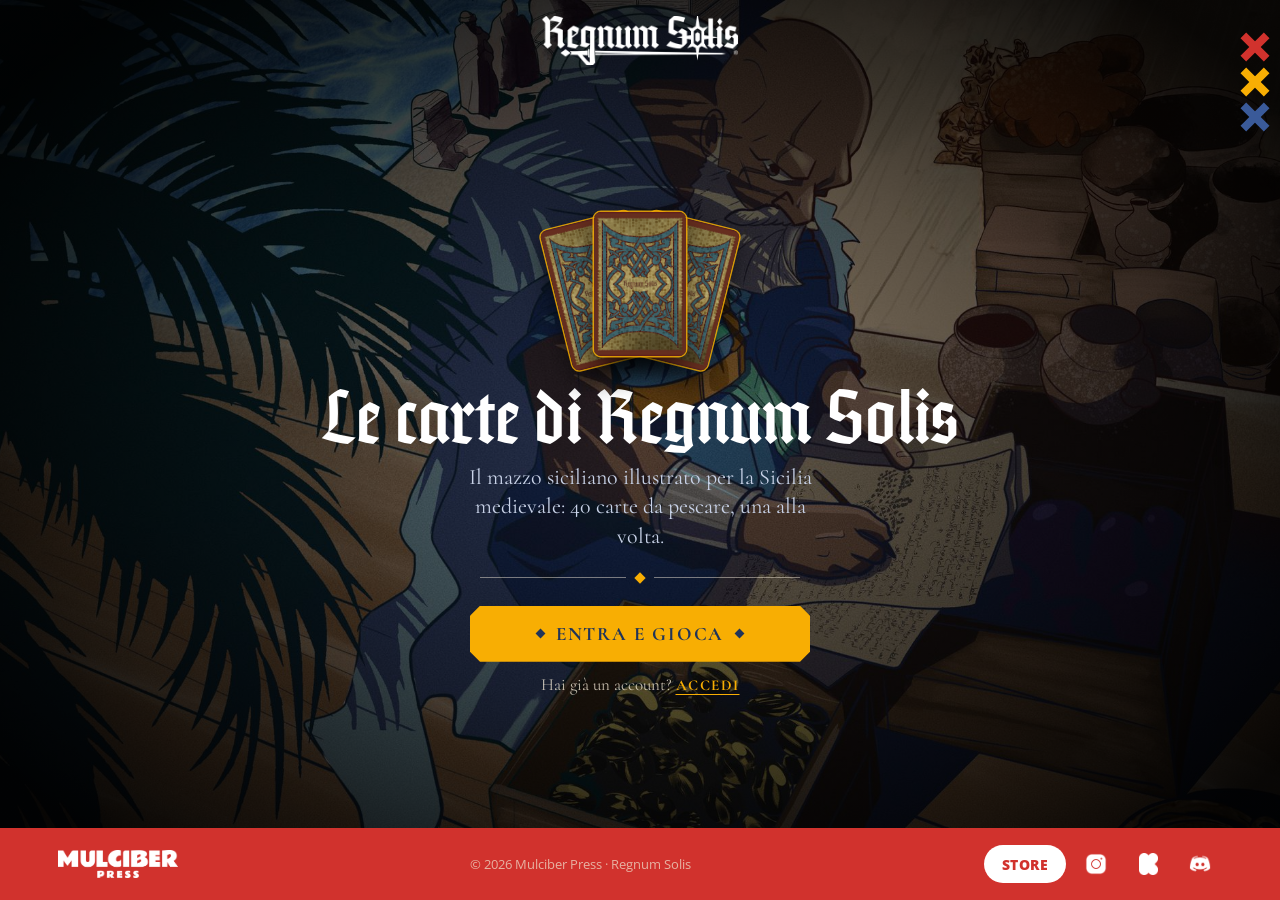
==== index.html @ e693a26f "Ingresso: intro con "Entra e gioca" prima della scheda, titolo "Le carte di Regnum Solis", via colon" ====
<!doctype html>
<html lang="it">
<head>
  <meta charset="utf-8">
  <meta name="viewport" content="width=device-width, initial-scale=1, viewport-fit=cover">
  <meta name="theme-color" content="#0E0A07">
  <meta name="description" content="Le carte di Regnum Solis: pesca dal mazzo siciliano illustrato per la Sicilia medievale.">
  <title>Le carte di Regnum Solis</title>
  <link rel="icon" type="image/png" href="./assets/brand/favicon.png">
  <link rel="apple-touch-icon" href="./assets/brand/favicon.png">
  <link rel="preconnect" href="https://fonts.googleapis.com">
  <link rel="preconnect" href="https://fonts.gstatic.com" crossorigin>
  <link href="https://fonts.googleapis.com/css2?family=Cormorant:ital,wght@0,400;0,500;0,600;1,400;1,500&family=Cormorant+SC:wght@500;600;700&family=Open+Sans:wght@400;600;800&display=swap" rel="stylesheet">
  <link rel="preload" as="font" type="font/woff2" href="./assets/fonts/sachsenwald-regular.woff2" crossorigin>
  <link rel="stylesheet" href="./style.css?v=18">
  <link rel="stylesheet" href="./landing.css?v=18">
  <script src="./config.js?v=18"></script>
  <script>
    // Già dentro? Vai dritto alle carte
    (function () {
      try {
        var s = JSON.parse(localStorage.getItem("rs_sessione") || sessionStorage.getItem("rs_sessione") || "null");
        var g = (window.RS_CONFIG && RS_CONFIG.SESSIONE_GIORNI) || 30;
        if (s && s.token && s.email && Date.now() - (s.at || 0) < g * 864e5) location.replace("./carte.html");
      } catch (e) {}
    })();
  </script>
</head>
<body class="landing">
  <svg class="xx" viewBox="0 0 90 300" aria-hidden="true"><path d="M10 10l70 70M80 10L10 80" stroke="#D1322D"/><path d="M10 115l70 70M80 115l-70 70" stroke="#F8AE03"/><path d="M10 220l70 70M80 220l-70 70" stroke="#3A5A99"/></svg>

  <main class="lp">
    <img class="lp-logo" src="./assets/brand/regnum-solis-bianco.png" alt="Regnum Solis" width="900" height="224">

    <section class="intro" id="intro" aria-labelledby="lpTitle">
      <span class="intro-cards" aria-hidden="true">
        <img src="./assets/cards/retro.png" alt="" width="456" height="712">
        <img src="./assets/cards/retro.png" alt="" width="456" height="712">
        <img src="./assets/cards/retro.png" alt="" width="456" height="712">
      </span>
      <h1 class="lp-title" id="lpTitle">Le carte di Regnum Solis</h1>
      <p class="intro-sub">Il mazzo siciliano illustrato per la Sicilia medievale: 40 carte da pescare, una alla volta.</p>
      <div class="divider" aria-hidden="true"><span></span><i></i><span></span></div>
      <button class="btn btn--primary intro-cta" id="playBtn" type="button" aria-controls="sheet" aria-expanded="false"><i aria-hidden="true"></i>Entra e gioca<i aria-hidden="true"></i></button>
      <p class="lp-switch">Hai già un account? <button type="button" id="introLogin">Accedi</button></p>
    </section>

    <section class="sheet" id="sheet" aria-label="Registrazione e accesso" hidden>
      <div class="sheet-crown" aria-hidden="true">
        <span class="crown-cards">
          <img src="./assets/cards/retro.png" alt="" width="456" height="712">
          <img src="./assets/cards/retro.png" alt="" width="456" height="712">
          <img src="./assets/cards/retro.png" alt="" width="456" height="712">
        </span>
      </div>

      <div class="sheet-body">
        <button class="sheet-back" id="backBtn" type="button">← Indietro</button>

        <div class="tabs" role="tablist" aria-label="Tipo di accesso">
          <button class="tab" id="tabReg" type="button" role="tab" aria-selected="true" aria-controls="authForm">Registrati</button>
          <button class="tab" id="tabLog" type="button" role="tab" aria-selected="false" aria-controls="authForm">Accedi</button>
        </div>

        <form class="auth" id="authForm" role="tabpanel" aria-labelledby="tabReg" novalidate>
          <p class="lp-sub" id="lpSub"></p>
          <div class="field">
            <label for="email">Email</label>
            <input id="email" name="email" type="email" inputmode="email" autocomplete="email" autocapitalize="off" spellcheck="false" required aria-describedby="emailErr">
            <p class="field-err" id="emailErr" aria-live="polite"></p>
          </div>

          <div class="field">
            <label for="password">Password</label>
            <div class="pw">
              <input id="password" name="password" type="password" autocomplete="new-password" minlength="8" required aria-describedby="pwHint pwErr">
              <button class="pw-toggle" id="pwToggle" type="button" aria-pressed="false" aria-controls="password">Mostra</button>
            </div>
            <p class="field-hint" id="pwHint">Almeno 8 caratteri</p>
            <p class="field-err" id="pwErr" aria-live="polite"></p>
          </div>

          <label class="check" id="newsletterRow">
            <input type="checkbox" id="newsletter" name="newsletter">
            <span class="check-box" aria-hidden="true"></span>
            <span class="check-text">Iscrivimi alla mailing list di Regnum Solis: novità, uscite ed eventi. Puoi disiscriverti quando vuoi.</span>
          </label>

          <p class="form-msg" id="formMsg" role="alert"></p>

          <button class="btn btn--primary" id="submitBtn" type="submit"><i aria-hidden="true"></i><span id="submitLabel">Registrati</span><i aria-hidden="true"></i></button>

          <p class="lp-switch"><span id="switchText">Hai già un account?</span> <button type="button" id="switchBtn">Accedi</button></p>
          <p class="lp-privacy">Usiamo la tua email per l'accesso e, solo se lo scegli, per la mailing list.</p>
        </form>
      </div>
    </section>
  </main>

  <footer class="site-footer">
    <div class="sf-inner">
      <a class="sf-brand" href="https://mulciber-games.sumupstore.com/pagina/chi-siamo" target="_blank" rel="noopener">
        <img src="./assets/brand/mulciber-press.png" alt="Mulciber Press" width="600" height="138">
      </a>
      <nav class="sf-links" aria-label="Canali Mulciber Press">
        <a class="sf-store" href="https://mulciber-games.sumupstore.com/" target="_blank" rel="noopener">Store</a>
        <a class="sf-icon" href="https://instagram.com/regnumsolis" target="_blank" rel="noopener" aria-label="Instagram" title="Instagram"><img src="./assets/brand/instagram.png" alt="" width="100" height="100"></a>
        <a class="sf-icon" href="https://www.kickstarter.com/projects/mulcibergames/regnum-solis-la-sicilia-medievale-in-gdr" target="_blank" rel="noopener" aria-label="Kickstarter" title="Kickstarter"><img src="./assets/brand/kickstarter.png" alt="" width="89" height="100"></a>
        <a class="sf-icon" href="https://discord.gg/AQD8jS86pF" target="_blank" rel="noopener" aria-label="Discord" title="Discord"><img src="./assets/brand/discord.png" alt="" width="100" height="100"></a>
      </nav>
      <p class="sf-copy">© 2026 Mulciber Press · Regnum Solis</p>
    </div>
  </footer>

  <script src="./auth.js?v=18" defer></script>
</body>
</html>
---- style.css ----
/* Regnum Solis · Il Mazzo Siciliano — mobile-first */
@font-face { font-family: "Sachsenwald"; src: url("./assets/fonts/sachsenwald-regular.woff2") format("woff2"); font-weight: 400; font-display: swap; }
@font-face { font-family: "Sachsenwald"; src: url("./assets/fonts/sachsenwald-light.woff2") format("woff2"); font-weight: 300; font-display: swap; }
:root {
  --notte: #16130D;
  /* tricromia Mulciber: blu, rosso, giallo */
  --blu: #203459;
  --rosso: #D1322D;
  --giallo: #F8AE03;
  --sfondo: var(--blu);
  --sfondo-scuro: #142240;
  --crepuscolo: #2A2416;
  --terra: #3D3821;
  --oro: #D2B262;
  --oro-scuro: #8E733E;
  --acqua: #86AB9E;
  --acqua-scura: #2D7674;
  --sangue: #CF5145;
  --bruno: #592D1C;
  --pergamena: #FFFFFF;
  --nebbia: #C9D3E8;

  /* colori dei semi, ripresi dalle carte */
  --coppe: #FF5A4E;
  --denari: #F8AE03;
  --spade: #18A4A9;
  --bastoni: #F27A3D;
  --footer: var(--rosso);
  --ombra: rgba(18,13,8,.76);
  --chip-bg: rgba(12,9,6,.6);

  --f-title: "Sachsenwald", "Cormorant SC", Georgia, serif;
  --f-display: "Cormorant SC", "Cormorant", Georgia, serif;
  --f-body: "Cormorant", Georgia, serif;
  --f-ui: "Open Sans", system-ui, sans-serif;

  --chamfer: 10px;
  --radius-card: 14px;
  --flip-ms: 700ms;
  --gutter: 20px;
}

*, *::before, *::after { box-sizing: border-box; }
html, body { height: 100%; }
body {
  margin: 0;
  height: 100vh; height: 100dvh;
  display: grid; grid-template-rows: minmax(0, 1fr) auto;
  background: #15110C url("./assets/brand/mappa-sicilia-m.jpg") center / cover no-repeat;
  color: var(--pergamena);
  font-family: var(--f-body);
  -webkit-font-smoothing: antialiased;
  -webkit-tap-highlight-color: transparent;
  overflow: hidden;
}
img { display: block; max-width: 100%; }
button { font: inherit; color: inherit; background: none; border: 0; padding: 0; cursor: pointer; }
:focus-visible { outline: 2px solid var(--acqua); outline-offset: 4px; }

/* Background: mappa della Sicilia in ombra + vignetta */
@media (min-width: 700px) { body { background-image: url("./assets/brand/mappa-sicilia.jpg"); } }
body::before, body::after { content: ""; position: fixed; inset: 0; pointer-events: none; z-index: 0; }
body::before { background: var(--ombra); }
body::after {
  background: radial-gradient(120% 80% at 50% 45%, rgba(0,0,0,0) 35%, rgba(0,0,0,.55) 100%);
}

/* ---------- Layout (mobile) ---------- */
.app {
  position: relative; z-index: 1;
  min-height: 0; width: 100%;
  display: grid;
  grid-template-rows: auto minmax(0, 1fr);
  gap: 12px;
  padding: max(16px, env(safe-area-inset-top)) var(--gutter) 14px;
  max-width: 520px; margin: 0 auto;
}

.topbar { display: flex; flex-direction: column; align-items: center; gap: 6px; }
/* Tre X tricolori a filo del bordo destro */
.xx {
  position: fixed; z-index: 2; right: 6px; top: max(18px, env(safe-area-inset-top));
  width: 20px; height: auto;
  fill: none; stroke-width: 24; stroke-linecap: butt; pointer-events: none;
}
.logo-rs { width: min(210px, 56vw); height: auto; }
.kicker {
  margin: 0; font-family: var(--f-display); font-weight: 600; font-size: 13px; letter-spacing: .16em;
  text-transform: uppercase; color: var(--acqua); text-align: center;
}

.table {
  min-height: 0;
  display: grid;
  grid-template-rows: minmax(0, 1fr) auto auto;
  grid-template-areas: "stage" "panel" "actions";
  gap: 12px;
}
.deck { display: none; grid-area: deck; }
.stage { grid-area: stage; min-height: 0; min-width: 0; display: flex; align-items: center; justify-content: center; container-type: size; position: relative; }
.flip { position: relative; z-index: 1; }
.panel { grid-area: panel; text-align: center; min-width: 0; }
.actions { grid-area: actions; display: grid; gap: 10px; }

/* ---------- Card flip ---------- */
.flip {
  --flip-max: 282px;
  width: min(100cqw, 100cqh * 57 / 89, var(--flip-max));
  aspect-ratio: 57 / 89;
  perspective: 1400px;
  border-radius: var(--radius-card);
}
.flip-inner {
  position: relative; display: block; width: 100%; height: 100%;
  transform-style: preserve-3d;
  transition: transform var(--flip-ms) cubic-bezier(.3,.7,.2,1.05);
}
.flip.is-flipped .flip-inner { transform: rotateY(180deg); }
.flip.is-lifting { animation: lift var(--flip-ms) ease-out; }
@keyframes lift { 0%,100% { transform: translateY(0) scale(1); } 45% { transform: translateY(-10px) scale(1.04); } }

.face {
  position: absolute; inset: 0; display: block;
  border-radius: var(--radius-card); overflow: hidden;
  backface-visibility: hidden; -webkit-backface-visibility: hidden;
  background: var(--bruno);
  box-shadow:
    0 18px 40px -6px rgba(0,0,0,.55),
    0 0 28px rgba(248,174,3,.18);
}
.face img { width: 100%; height: 100%; object-fit: cover; }
.face::after { content: ""; position: absolute; inset: 0; border-radius: inherit; pointer-events: none; box-shadow: inset 0 0 0 1.5px rgba(248,174,3,.85); }
.face--front { transform: rotateY(180deg); background: #fff; }

.flip.is-shuffling, .deck-stack.is-shuffling { animation: riffle 620ms ease-in-out; }
@keyframes riffle {
  0%,100% { transform: translateX(0) rotate(0); }
  20% { transform: translateX(-10px) rotate(-3deg); }
  40% { transform: translateX(9px) rotate(2.5deg); }
  60% { transform: translateX(-6px) rotate(-1.5deg); }
  80% { transform: translateX(4px) rotate(1deg); }
}

/* ---------- Panel ---------- */
.panel-kicker, .panel-tip { display: none; }
.divider { display: flex; align-items: center; gap: 10px; width: min(240px, 70%); margin: 0 auto 4px; }
.divider span { flex: 1; height: 1px; background: rgba(255,244,226,.45); }
.divider i { width: 8px; height: 8px; background: var(--giallo); transform: rotate(45deg); }
.card-name {
  margin: 0; font-family: var(--f-title); font-weight: 400;
  font-size: clamp(28px, 8.4vw, 36px); line-height: 1.1; color: var(--pergamena);
}
.card-meta { margin: 2px 0 0; font-style: italic; font-size: 18px; color: var(--nebbia); }
.card-name.is-new, .card-meta.is-new { animation: fadeUp 420ms ease-out both; }
@keyframes fadeUp { from { opacity: 0; transform: translateY(6px); } to { opacity: 1; transform: none; } }

.history { margin-top: 10px; }
.history-label {
  margin: 0 0 6px; font-family: var(--f-display); font-weight: 600; font-size: 13px; letter-spacing: .14em;
  text-transform: uppercase; color: rgba(255,244,226,.8);
}
.chips {
  list-style: none; margin: 0; padding: 0;
  display: flex; gap: 6px; justify-content: center; flex-wrap: nowrap; overflow: hidden;
  min-height: 30px;
}
.chip {
  --seme: var(--pergamena);
  flex: none; display: inline-flex; align-items: center; gap: 8px;
  padding: 4px 10px 4px 8px; border-radius: 6px;
  background: var(--chip-bg);
  white-space: nowrap; animation: fadeUp 300ms ease-out both;
}
.chip::before { content: ""; width: 6px; height: 6px; border-radius: 50%; background: var(--seme); flex: none; }
.chip--coppe   { --seme: var(--coppe); }
.chip--denari  { --seme: var(--denari); }
.chip--spade   { --seme: var(--spade); }
.chip--bastoni { --seme: var(--bastoni); }
.chip b { font-family: var(--f-display); font-weight: 700; font-size: 15px; text-transform: uppercase; color: var(--pergamena); }
.chip em { font-size: 16px; color: rgba(255,244,226,.85); }
.chips li:nth-child(n+4) { display: none; }
.chips-empty { font-style: italic; font-size: 16px; color: rgba(255,244,226,.7); align-self: center; }

/* ---------- Buttons (chamfered, Daggerheart-like) ---------- */
.btn {
  --cut: var(--chamfer);
  position: relative; isolation: isolate;
  display: flex; align-items: center; justify-content: center; gap: 12px;
  width: 100%; min-height: 56px; padding: 0 24px;
  font-family: var(--f-display); font-weight: 700; font-size: 19px; letter-spacing: .1em; text-transform: uppercase;
  clip-path: polygon(var(--cut) 0, calc(100% - var(--cut)) 0, 100% var(--cut), 100% calc(100% - var(--cut)), calc(100% - var(--cut)) 100%, var(--cut) 100%, 0 calc(100% - var(--cut)), 0 var(--cut));
  transition: transform 120ms ease, filter 160ms ease;
  touch-action: manipulation;
}
.btn i { width: 7px; height: 7px; background: currentColor; transform: rotate(45deg); flex: none; }
.btn:active { transform: translateY(1px) scale(.99); }
.btn--primary { background: var(--giallo); color: var(--blu); }
.btn--secondary { min-height: 48px; font-size: 17px; color: #fff; background: var(--rosso); }
.btn--secondary::before {
  content: ""; position: absolute; inset: 1.5px; z-index: -1;
  background: var(--rosso);
  clip-path: polygon(var(--cut) 0, calc(100% - var(--cut)) 0, 100% var(--cut), 100% calc(100% - var(--cut)), calc(100% - var(--cut)) 100%, var(--cut) 100%, 0 calc(100% - var(--cut)), 0 var(--cut));
  transition: background 160ms ease;
}
@media (hover: hover) {
  .btn--primary:hover { filter: brightness(1.07); }
  .btn--secondary:hover::before { background: #B82A26; }
  /* Inclinazione 3D che segue il mouse (impostata da app.js) */
  .flip, .deck-stack {
    transform: perspective(900px) rotateX(var(--rx, 0deg)) rotateY(var(--ry, 0deg)) translateY(var(--ty, 0px));
    transition: transform 380ms cubic-bezier(.2,.8,.2,1);
  }
  .is-tilting { transition-duration: 90ms; }
}
.btn[disabled] { opacity: .7; cursor: progress; }
.btn.is-empty { opacity: .45; cursor: not-allowed; }
.deck-stack.is-empty { opacity: .3; cursor: not-allowed; }
.deck-stack.is-empty .deck-card { transform: none !important; }

/* ---------- Footer ---------- */
.site-footer {
  position: relative; z-index: 1;
  background: var(--footer);
  color: var(--pergamena);
  padding: 10px var(--gutter) max(10px, env(safe-area-inset-bottom));
}
.sf-inner { max-width: 1440px; margin: 0 auto; display: flex; align-items: center; justify-content: space-between; gap: 12px; }
.sf-brand img { width: 92px; height: auto; }
.sf-links { display: flex; align-items: center; gap: 8px; }
.sf-links a { display: inline-flex; align-items: center; justify-content: center; text-decoration: none; transition: background 160ms ease, opacity 160ms ease; }
.sf-icon { width: 44px; height: 44px; border-radius: 50%; }
.sf-icon img { width: 22px; height: 22px; object-fit: contain; }
.sf-icon:hover { background: rgba(255,255,255,.12); }
.sf-links a[hidden] { display: none; }
.sf-store {
  height: 38px; padding: 0 18px; border-radius: 999px;
  font-family: var(--f-ui); font-weight: 800; font-size: 14px; letter-spacing: .04em; text-transform: uppercase;
  color: var(--footer); background: var(--pergamena);
}
.sf-store:hover { background: #fff; }
.sf-exit {
  height: 38px; padding: 0 14px; border-radius: 999px;
  font-family: var(--f-ui); font-weight: 800; font-size: 14px; letter-spacing: .04em; text-transform: uppercase;
  color: #fff; box-shadow: inset 0 0 0 2px rgba(255,255,255,.85);
}
.sf-exit:hover { background: rgba(255,255,255,.14); }
.sf-copy { display: none; margin: 0; font-family: var(--f-ui); font-size: 13px; color: rgba(241,232,212,.7); }

/* Very short phones: tighten */
@media (max-height: 680px) {
  .app { gap: 6px; }
  .logo-rs { width: 160px; }
  .table { gap: 8px; }
  .history { margin-top: 6px; }
  .btn { min-height: 50px; }
  .btn--secondary { min-height: 42px; }
  .site-footer { padding-top: 6px; padding-bottom: max(6px, env(safe-area-inset-bottom)); }
  .sf-icon { width: 38px; height: 38px; }
  .sf-store { height: 34px; }
}

/* Tablet in verticale */
@media (min-width: 600px) and (max-width: 959px) and (min-height: 760px) {
  .app { max-width: 640px; }
  .flip { --flip-max: 420px; }
  .logo-rs { width: 240px; }
}

/* ---------- Phone in landscape ---------- */
@media (orientation: landscape) and (max-height: 520px) and (max-width: 959px) {
  .app { max-width: 900px; grid-template-rows: auto minmax(0, 1fr); gap: 8px; padding-top: max(10px, env(safe-area-inset-top)); }
  .topbar { flex-direction: row; justify-content: center; gap: 14px; }
  .logo-rs { width: 130px; }
  .table {
    grid-template-columns: minmax(0, 1fr) minmax(0, 1.25fr);
    grid-template-rows: minmax(0, 1fr) auto;
    grid-template-areas: "stage panel" "stage actions";
    column-gap: 24px; align-items: center;
  }
  .stage { height: 100%; }
  .flip { --flip-max: 100cqw; }
  .btn { min-height: 46px; }
  .btn--secondary { min-height: 40px; }
}

/* ---------- Desktop / tablet landscape ---------- */
@media (min-width: 960px) and (min-height: 600px) {
  :root { --gutter: clamp(24px, 4.5vw, 64px); }
  .app { max-width: 1440px; gap: 24px; padding-top: 32px; padding-bottom: 32px; }
  .topbar { flex-direction: row; justify-content: space-between; }
  .xx { width: 30px; top: 32px; right: 10px; }
  .site-footer { padding-top: 14px; padding-bottom: 14px; }
  .sf-brand img { width: 120px; }
  .sf-links { order: 3; }
  .sf-copy { display: inline; }
  .logo-rs { width: 232px; }
  .kicker { font-size: 15px; }

  /* 960–1199px: carta | pannello + azioni (mazzo nascosto) */
  .table {
    grid-template-columns: minmax(0, 1fr) minmax(280px, 360px);
    grid-template-rows: 1fr auto;
    grid-template-areas: "stage panel" "stage actions";
    column-gap: clamp(32px, 5vw, 72px); row-gap: 18px;
    align-items: center;
  }
  .deck { display: none; flex-direction: column; align-items: center; gap: 18px; align-self: end; }
  .deck-stack { position: relative; width: min(236px, 100%); aspect-ratio: 57 / 89; border-radius: var(--radius-card); }
  .deck-card {
    position: absolute; inset: 0; width: 100%; height: 100%; object-fit: cover;
    border-radius: var(--radius-card);
    box-shadow: inset 0 0 0 1.5px rgba(248,174,3,.85), 0 14px 30px -8px rgba(0,0,0,.6);
    outline: 1.5px solid rgba(248,174,3,.7); outline-offset: -1.5px;
    transition: transform 240ms ease;
  }
  .deck-card--3 { transform: translate(10px, -10px) rotate(2.5deg); }
  .deck-card--2 { transform: translate(5px, -5px) rotate(-2deg); }
  .deck-stack:hover .deck-card--3 { transform: translate(22px, -14px) rotate(7deg); }
  .deck-stack:hover .deck-card--2 { transform: translate(10px, -9px) rotate(-4deg); }
  .deck-stack:hover .deck-card--1 { transform: translate(-4px, -12px) rotate(-1.5deg); }
  .deck-hint { margin: 0; font-style: italic; font-size: 18px; color: var(--nebbia); }
  .actions { align-self: start; width: 100%; justify-self: center; }

  .stage { height: 100%; }
  .flip { --flip-max: 410px; }
  .panel { position: relative; padding-left: 52px !important; }
  .panel::before {
    content: ""; position: absolute; left: 0; top: 50%; transform: translateY(-50%);
    height: min(100%, 440px); aspect-ratio: 133 / 1173;
    background: url("./assets/ornaments/colonna.png") center / contain no-repeat;
  }

  .panel {
    text-align: left; align-self: end;
    padding: 0; background: none; border: 0; box-shadow: none;
  }
  .panel-kicker, .panel-tip { display: block; }
  .panel-kicker { margin: 0 0 12px; font-family: var(--f-display); font-weight: 600; font-size: 14px; letter-spacing: .16em; text-transform: uppercase; color: rgba(248,174,3,.85); }
  .card-name { font-size: 42px; }
  .card-meta { font-size: 20px; margin-top: 6px; }
  .divider { order: 0; width: 100%; margin: 18px 0; }
  .panel { display: flex; flex-direction: column; }
  .panel .divider { order: 3; }
  .panel .card-name { order: 1; }
  .panel .card-meta { order: 2; }
  .panel .history { order: 4; margin-top: 0; }
  .panel .panel-tip { order: 5; margin: 18px 0 0; font-size: 17px; color: rgba(255,244,226,.85); line-height: 1.45; }
  .history-label { font-size: 14px; margin-bottom: 10px; }
  .chips { flex-direction: column; align-items: flex-start; gap: 8px; }
  .chips li:nth-child(n+4) { display: inline-flex; }
  .chips li:nth-child(n+6) { display: none; }
}

/* ≥1200px: mazzo | carta | pannello */
@media (min-width: 1200px) and (min-height: 600px) {
  .table {
    grid-template-columns: minmax(240px, 300px) minmax(0, 1fr) minmax(280px, 340px);
    grid-template-areas: "deck stage panel" "actions stage panel";
  }
  .deck { display: flex; }
  .actions { width: min(300px, 100%); }
  .panel { align-self: center; }
}

@media (prefers-reduced-motion: reduce) {
  :root { --flip-ms: 1ms; }
  .flip.is-lifting, .flip.is-shuffling, .deck-stack.is-shuffling, .chip, .is-new { animation: none !important; }
}

/* Telefoni stretti: 2 chip, così non vengono tagliate */
@media (max-width: 420px) { .chips li:nth-child(n+3) { display: none; } }

/* Footer con "Esci": più compatto sui telefoni */
.sf-brand { flex: none; }
@media (max-width: 520px) {
  .sf-links { gap: 2px; }
  .sf-icon { width: 36px; height: 36px; }
  .sf-icon img { width: 20px; height: 20px; }
  .sf-store, .sf-exit { height: 32px; padding: 0 11px; font-size: 12.5px; }
  .sf-exit { margin-right: 4px; }
}
---- landing.css ----
/* Regnum Solis · pagina di accesso (si appoggia a style.css per font, colori, bottoni e footer) */

body.landing {
  height: auto; min-height: 100vh; min-height: 100dvh;
  overflow-x: hidden; overflow-y: auto;
  background: #0E0A07;
}
body.landing::before {
  background: url("./assets/brand/accesso-sfondo-m.jpg") center / cover no-repeat;
}
@media (min-width: 700px) {
  body.landing { background-image: none; }
  body.landing::before { background-image: url("./assets/brand/accesso-sfondo.jpg"); }
}
body.landing::after {
  /* Sfumatura circolare: più chiara al centro, quasi nera ai margini */
  background: radial-gradient(ellipse 62% 62% at 50% 48%, rgba(0,0,0,.4) 0%, rgba(0,0,0,.62) 50%, rgba(0,0,0,.95) 100%);
}
.landing [hidden] { display: none !important; }

.lp {
  position: relative; z-index: 1;
  display: flex; flex-direction: column; align-items: center;
  padding: max(22px, env(safe-area-inset-top)) var(--gutter) 40px;
}
.lp-logo { width: min(200px, 52vw); height: auto; margin-bottom: 18px; }

/* ---------- Pannello in stile scheda personaggio ---------- */
.sheet {
  --bg: #120E0A;
  --linea: #FFFFFF;
  --crown: .54;
  position: relative;
  width: min(460px, 100%);
  margin-top: calc(min(460px, 100vw - 2 * var(--gutter)) * var(--crown) * 412 / 840 - 4px);
  background: var(--bg);
  border: 2.5px solid var(--linea);
  outline: 1px solid var(--linea); outline-offset: -9px;
  box-shadow: 0 30px 70px -20px rgba(0,0,0,.8);
}
/* Arco gotico della scheda PG come corona del pannello */
.sheet-crown {
  position: absolute; z-index: 2; left: 50%; bottom: calc(100% - 2.5px);
  width: calc(var(--crown) * 100%); aspect-ratio: 840 / 412; transform: translateX(-50%);
  pointer-events: none;
}
.sheet-crown::before, .sheet-crown::after { content: ""; position: absolute; inset: 0; }
.sheet-crown::before {
  background: var(--bg);
  -webkit-mask: url("./assets/ornaments/arco-pieno.png") center / 100% 100% no-repeat;
          mask: url("./assets/ornaments/arco-pieno.png") center / 100% 100% no-repeat;
}
.sheet-crown::after {
  background: var(--linea);
  -webkit-mask: url("./assets/ornaments/arco-linee.png") center / 100% 100% no-repeat;
          mask: url("./assets/ornaments/arco-linee.png") center / 100% 100% no-repeat;
}
.crown-cards {
  position: absolute; z-index: 1; left: 50%; bottom: 7%;
  width: 15%; aspect-ratio: 57 / 89; transform: translateX(-50%);
}
.crown-cards img {
  position: absolute; inset: 0; width: 100%; height: 100%; object-fit: cover;
  border-radius: 5px; box-shadow: 0 0 0 1px rgba(248,174,3,.85), 0 6px 14px rgba(0,0,0,.6);
  transform-origin: 50% 110%;
}
.crown-cards img:nth-child(1) { transform: rotate(-16deg) translateX(-14%); }
.crown-cards img:nth-child(2) { transform: rotate(16deg) translateX(14%); }
.crown-cards img:nth-child(3) { transform: translateY(-6%); }

.sheet-body { position: relative; padding: 22px 30px 26px; text-align: center; }
.sheet.is-in { animation: schedaIn 420ms cubic-bezier(.2,.8,.2,1) both; }
@keyframes schedaIn { from { opacity: 0; transform: translateY(18px) scale(.98); } to { opacity: 1; transform: none; } }
.sheet-back {
  display: block; margin: 0 0 10px;
  font-family: var(--f-display); font-weight: 700; font-size: 14px; letter-spacing: .12em; text-transform: uppercase;
  color: rgba(255,244,226,.7);
}
.sheet-back:hover { color: var(--giallo); }
.auth .lp-sub { margin: 0 auto 16px; text-align: center; }

/* ---------- Introduzione ---------- */
.intro {
  display: flex; flex-direction: column; align-items: center; text-align: center;
  width: min(560px, 100%); margin: auto 0; padding: 12px 0 8px;
}
.intro-cards { position: relative; width: 92px; aspect-ratio: 57 / 89; margin: 18px 0 26px; }
.intro-cards img {
  position: absolute; inset: 0; width: 100%; height: 100%; object-fit: cover;
  border-radius: 7px; box-shadow: 0 0 0 1.5px rgba(248,174,3,.85), 0 12px 26px rgba(0,0,0,.6);
  transform-origin: 50% 115%;
  transition: transform 420ms cubic-bezier(.2,.8,.2,1);
}
.intro-cards img:nth-child(1) { transform: rotate(-14deg) translateX(-18%); }
.intro-cards img:nth-child(2) { transform: rotate(14deg) translateX(18%); }
.intro:hover .intro-cards img:nth-child(1) { transform: rotate(-22deg) translateX(-26%); }
.intro:hover .intro-cards img:nth-child(2) { transform: rotate(22deg) translateX(26%); }
.intro:hover .intro-cards img:nth-child(3) { transform: translateY(-8%); }
.intro .lp-title { font-size: clamp(40px, 11vw, 64px); }
.intro-sub { margin: 14px auto 0; max-width: 32ch; font-size: clamp(19px, 4.8vw, 22px); line-height: 1.35; color: var(--nebbia); }
.intro .divider { width: min(320px, 70%); margin: 22px auto 24px; }
.intro-cta { width: min(340px, 100%); }
@media (min-width: 700px) {
  .intro { width: min(820px, 100%); }
  .intro .lp-title { white-space: nowrap; }
}
.lp-title {
  margin: 0; font-family: var(--f-title); font-weight: 400;
  font-size: clamp(34px, 9vw, 46px); line-height: 1.05; color: var(--pergamena);
}
.lp-sub { margin: 10px auto 0; max-width: 34ch; font-size: 19px; line-height: 1.35; color: var(--nebbia); }
.sheet .divider { margin: 18px auto 16px; }

/* ---------- Schede Registrati / Accedi ---------- */
.tabs { display: grid; grid-template-columns: 1fr 1fr; margin: 0 0 22px; }
.tab {
  padding: 10px 6px 9px;
  font-family: var(--f-display); font-weight: 700; font-size: 17px; letter-spacing: .14em; text-transform: uppercase;
  color: rgba(255,244,226,.6);
  border-bottom: 1px solid rgba(255,255,255,.3);
  transition: color 160ms ease, border-color 160ms ease;
}
.tab:hover { color: #fff; }
.tab[aria-selected="true"] { color: var(--giallo); border-bottom: 2px solid var(--giallo); padding-bottom: 8px; }

/* ---------- Campi come le righe della scheda ---------- */
.auth { text-align: left; }
.field { margin-bottom: 16px; }
.field label {
  display: block; margin-bottom: 2px;
  font-family: var(--f-title); font-size: 21px; line-height: 1.1; color: var(--pergamena);
}
.field input {
  width: 100%; padding: 8px 2px 7px;
  font: 500 20px/1.25 var(--f-body); color: #fff;
  background: transparent; border: 0; border-bottom: 1.5px solid rgba(255,255,255,.75); border-radius: 0;
  outline: none; transition: border-color 160ms ease;
}
.field input:focus { border-bottom-color: var(--giallo); box-shadow: 0 1px 0 0 var(--giallo); }
.field.has-error input { border-bottom-color: #FF7A6E; box-shadow: 0 1px 0 0 #FF7A6E; }
.field input:-webkit-autofill {
  -webkit-text-fill-color: #fff; caret-color: #fff;
  -webkit-box-shadow: 0 0 0 40px var(--bg) inset; transition: background-color 9999s;
}
.pw { position: relative; }
.pw input { padding-right: 84px; }
.pw-toggle {
  position: absolute; right: 0; bottom: 6px; padding: 4px 6px;
  font-family: var(--f-display); font-weight: 700; font-size: 13px; letter-spacing: .12em; text-transform: uppercase;
  color: rgba(255,244,226,.75);
}
.pw-toggle:hover { color: var(--giallo); }
.field-hint, .field-err { margin: 5px 0 0; font-size: 16px; line-height: 1.3; }
.field-hint { font-style: italic; color: rgba(255,244,226,.6); }
.field-err { color: #FF8F84; }
.field-err:empty { display: none; }
.field.has-error .field-hint { display: none; }

/* Checkbox mailing list */
.check { display: flex; gap: 12px; align-items: flex-start; margin: 4px 0 14px; cursor: pointer; }
.check input { position: absolute; opacity: 0; width: 1px; height: 1px; }
.check-box {
  flex: none; width: 22px; height: 22px; margin-top: 2px;
  border: 1.5px solid #fff; display: grid; place-items: center;
  transition: background 140ms ease, border-color 140ms ease;
}
.check-box::after { content: ""; width: 8px; height: 8px; background: var(--blu); transform: rotate(45deg) scale(0); transition: transform 140ms ease; }
.check input:checked + .check-box { background: var(--giallo); border-color: var(--giallo); }
.check input:checked + .check-box::after { transform: rotate(45deg) scale(1); }
.check input:focus-visible + .check-box { outline: 2px solid var(--giallo); outline-offset: 3px; }
.check-text { font-size: 17px; line-height: 1.35; color: rgba(255,244,226,.88); }

.form-msg { margin: 0 0 12px; font-size: 17px; line-height: 1.35; text-align: center; }
.form-msg:empty { display: none; }
.form-msg[data-tipo="errore"] { color: #FF8F84; }
.form-msg[data-tipo="ok"] { color: var(--giallo); }

.auth .btn { margin-top: 6px; padding: 0 16px; gap: 10px; font-size: 17px; letter-spacing: .06em; white-space: nowrap; }
.lp-switch { margin: 16px 0 0; text-align: center; font-size: 17px; color: rgba(255,244,226,.75); }
.lp-switch button {
  font-family: var(--f-display); font-weight: 700; letter-spacing: .1em; text-transform: uppercase; font-size: 15px;
  color: var(--giallo); text-decoration: underline; text-underline-offset: 4px;
}
.lp-privacy { margin: 10px 0 0; text-align: center; font-size: 14.5px; font-style: italic; color: rgba(255,244,226,.55); }

@media (min-width: 960px) {
  .lp { padding-top: 16px; padding-bottom: 20px; }
  .tab { padding-top: 7px; padding-bottom: 7px; }
  .tab[aria-selected="true"] { padding-bottom: 6px; }
  .lp-logo { width: 196px; margin-bottom: 12px; }
  .sheet { --crown: .5; }
  .sheet-body { padding: 26px 40px 22px; }
  .lp-sub { font-size: 18px; margin-top: 8px; max-width: 40ch; }
  .sheet .divider { margin: 14px auto 12px; }
  .tabs { margin-bottom: 16px; }
  .field { margin-bottom: 12px; }
  .lp-switch { margin-top: 12px; }
}
@media (max-width: 420px) {
  .auth .btn i { display: none; }
  .auth .btn { font-size: 16px; letter-spacing: .04em; }
}
@media (max-width: 400px) {
  .sheet-body { padding: 26px 20px 22px; }
  .lp-sub { font-size: 18px; }
}
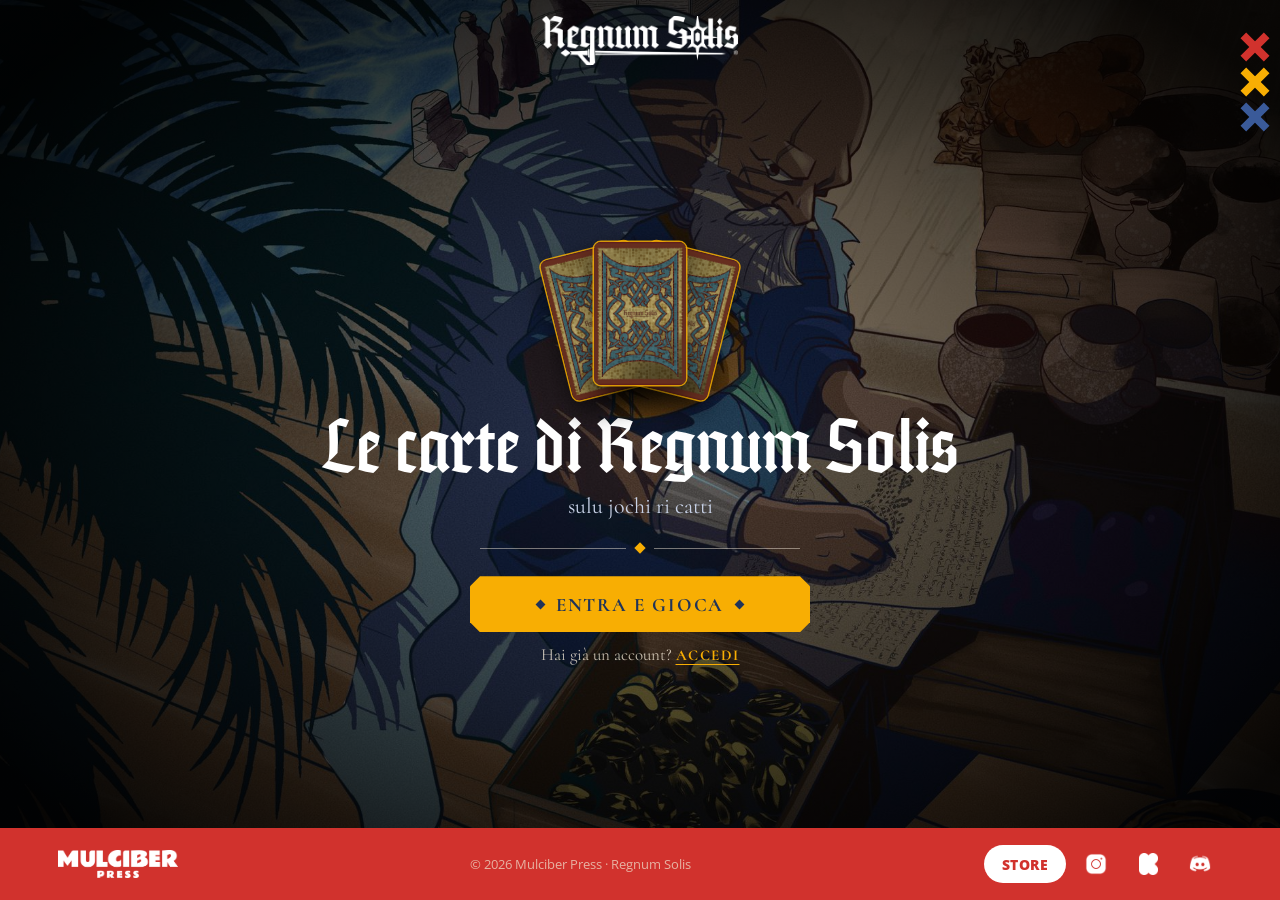
==== commit 682985ab: "Intro: sulu jochi ri catti Co-Authored-By: Claude Opus 5.5 <noreply@anthropic.com> Claude-Session: h" ====
--- a/index.html
+++ b/index.html
@@ -12,9 +12,10 @@
   <link rel="preconnect" href="https://fonts.gstatic.com" crossorigin>
   <link href="https://fonts.googleapis.com/css2?family=Cormorant:ital,wght@0,400;0,500;0,600;1,400;1,500&family=Cormorant+SC:wght@500;600;700&family=Open+Sans:wght@400;600;800&display=swap" rel="stylesheet">
   <link rel="preload" as="font" type="font/woff2" href="./assets/fonts/sachsenwald-regular.woff2" crossorigin>
-  <link rel="stylesheet" href="./style.css?v=18">
-  <link rel="stylesheet" href="./landing.css?v=18">
-  <script src="./config.js?v=18"></script>
+  <link rel="stylesheet" href="./style.css?v=22">
+  <link rel="stylesheet" href="./landing.css?v=22">
+  <script src="./config.js?v=22"></script>
+  <script src="https://accounts.google.com/gsi/client" async defer></script>
   <script>
     // Già dentro? Vai dritto alle carte
     (function () {
@@ -39,7 +40,7 @@
         <img src="./assets/cards/retro.png" alt="" width="456" height="712">
       </span>
       <h1 class="lp-title" id="lpTitle">Le carte di Regnum Solis</h1>
-      <p class="intro-sub">Il mazzo siciliano illustrato per la Sicilia medievale: 40 carte da pescare, una alla volta.</p>
+      <p class="intro-sub" lang="scn">sulu jochi ri catti</p>
       <div class="divider" aria-hidden="true"><span></span><i></i><span></span></div>
       <button class="btn btn--primary intro-cta" id="playBtn" type="button" aria-controls="sheet" aria-expanded="false"><i aria-hidden="true"></i>Entra e gioca<i aria-hidden="true"></i></button>
       <p class="lp-switch">Hai già un account? <button type="button" id="introLogin">Accedi</button></p>
@@ -90,8 +91,13 @@
 
           <button class="btn btn--primary" id="submitBtn" type="submit"><i aria-hidden="true"></i><span id="submitLabel">Registrati</span><i aria-hidden="true"></i></button>
 
+          <div class="google" id="googleBox" hidden>
+            <div class="oppure" aria-hidden="true"><span>oppure</span></div>
+            <div class="google-btn" id="googleBtn"></div>
+          </div>
+
           <p class="lp-switch"><span id="switchText">Hai già un account?</span> <button type="button" id="switchBtn">Accedi</button></p>
-          <p class="lp-privacy">Usiamo la tua email per l'accesso e, solo se lo scegli, per la mailing list.</p>
+          <p class="lp-privacy">Usiamo la tua email per l'accesso e, solo se lo scegli, per la mailing list. <a href="./privacy.html">Informativa privacy</a></p>
         </form>
       </div>
     </section>
@@ -112,6 +118,6 @@
     </div>
   </footer>
 
-  <script src="./auth.js?v=18" defer></script>
+  <script src="./auth.js?v=22" defer></script>
 </body>
 </html>
--- a/landing.css
+++ b/landing.css
@@ -28,7 +28,7 @@
 /* ---------- Pannello in stile scheda personaggio ---------- */
 .sheet {
   --bg: #120E0A;
-  --linea: #FFFFFF;
+  --linea: #D9AE4A; /* oro */
   --crown: .54;
   position: relative;
   width: min(460px, 100%);
@@ -117,7 +117,7 @@
   padding: 10px 6px 9px;
   font-family: var(--f-display); font-weight: 700; font-size: 17px; letter-spacing: .14em; text-transform: uppercase;
   color: rgba(255,244,226,.6);
-  border-bottom: 1px solid rgba(255,255,255,.3);
+  border-bottom: 1px solid rgba(217,174,74,.45);
   transition: color 160ms ease, border-color 160ms ease;
 }
 .tab:hover { color: #fff; }
@@ -133,7 +133,7 @@
 .field input {
   width: 100%; padding: 8px 2px 7px;
   font: 500 20px/1.25 var(--f-body); color: #fff;
-  background: transparent; border: 0; border-bottom: 1.5px solid rgba(255,255,255,.75); border-radius: 0;
+  background: transparent; border: 0; border-bottom: 1.5px solid var(--linea); border-radius: 0;
   outline: none; transition: border-color 160ms ease;
 }
 .field input:focus { border-bottom-color: var(--giallo); box-shadow: 0 1px 0 0 var(--giallo); }
@@ -161,7 +161,7 @@
 .check input { position: absolute; opacity: 0; width: 1px; height: 1px; }
 .check-box {
   flex: none; width: 22px; height: 22px; margin-top: 2px;
-  border: 1.5px solid #fff; display: grid; place-items: center;
+  border: 1.5px solid var(--linea); display: grid; place-items: center;
   transition: background 140ms ease, border-color 140ms ease;
 }
 .check-box::after { content: ""; width: 8px; height: 8px; background: var(--blu); transform: rotate(45deg) scale(0); transition: transform 140ms ease; }
@@ -204,3 +204,12 @@
   .sheet-body { padding: 26px 20px 22px; }
   .lp-sub { font-size: 18px; }
 }
+
+/* ---------- Continua con Google ---------- */
+.google { margin-top: 14px; }
+.oppure { display: flex; align-items: center; gap: 12px; margin: 0 0 12px; }
+.oppure::before, .oppure::after { content: ""; flex: 1; height: 1px; background: rgba(217,174,74,.45); }
+.oppure span { font-family: var(--f-display); font-weight: 600; font-size: 14px; letter-spacing: .14em; text-transform: uppercase; color: rgba(255,244,226,.6); }
+.google-btn { display: flex; justify-content: center; min-height: 44px; }
+
+.lp-privacy a { color: rgba(248,174,3,.85); }
